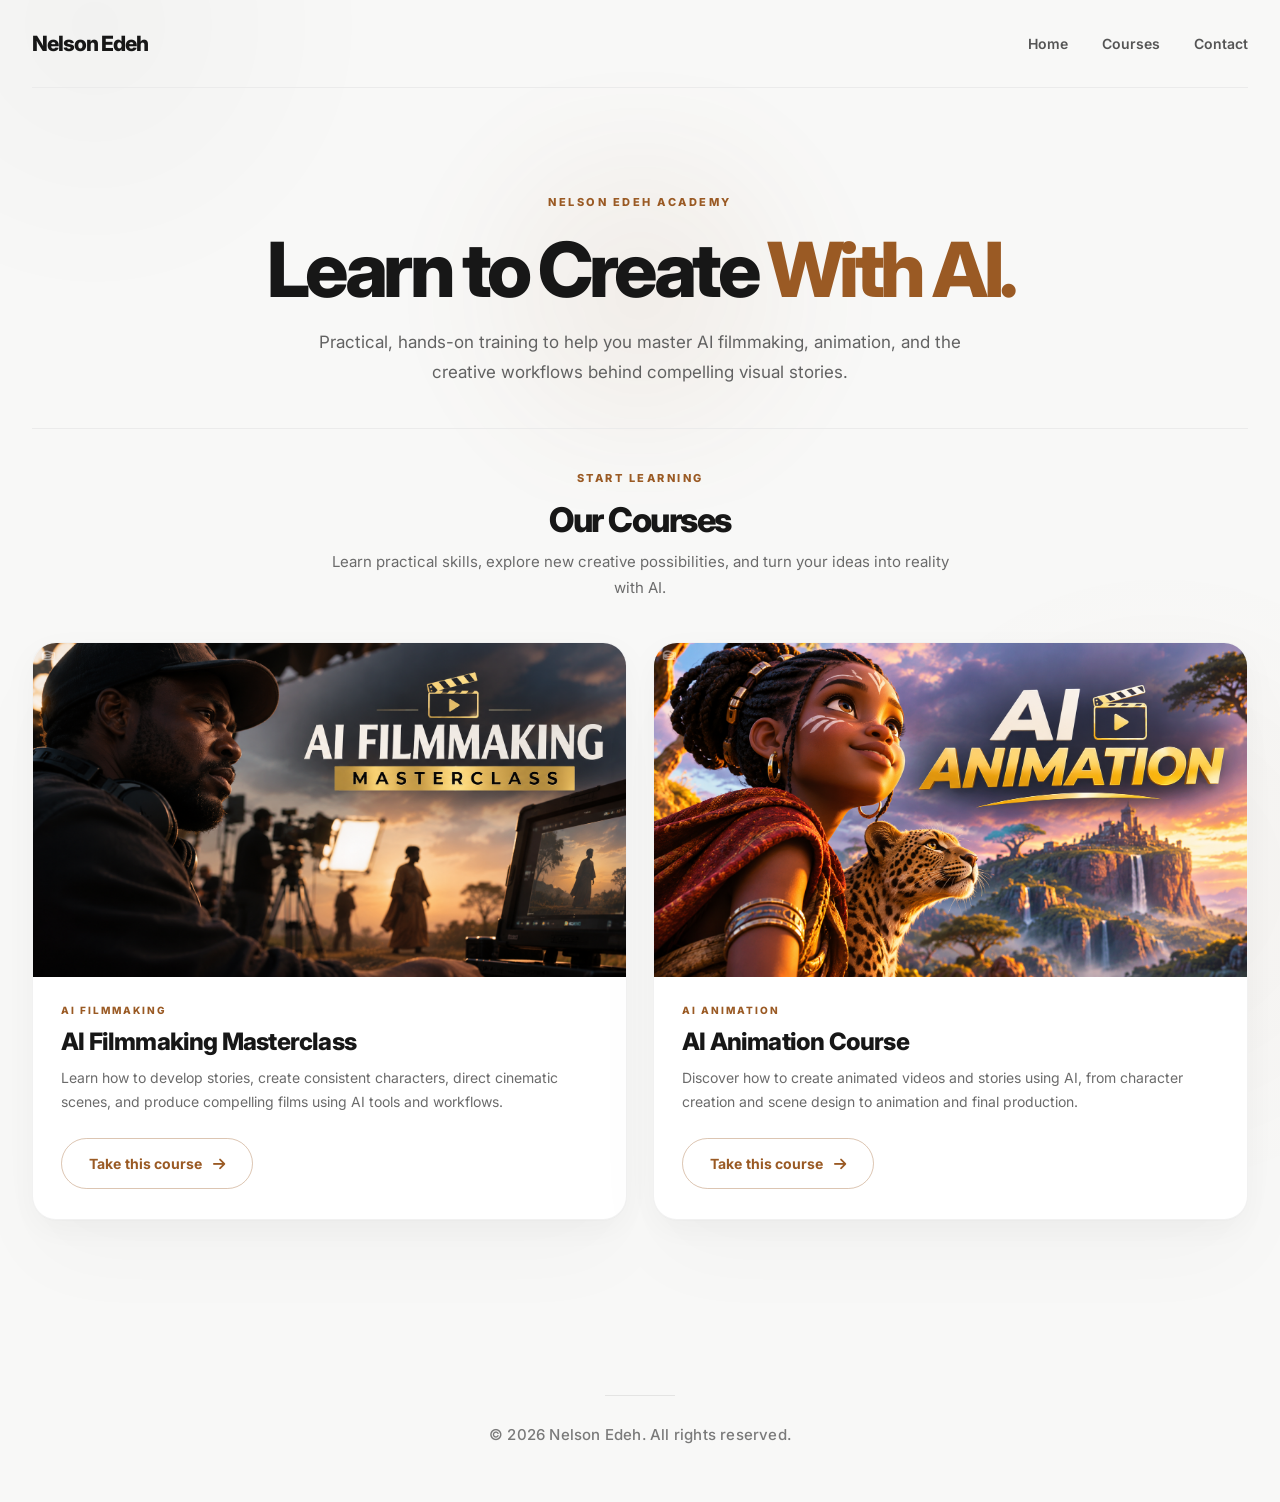
==== academy.html @ 5fee3667 "Update" ====
<!DOCTYPE html>
<html lang="en">
<head>
    <meta charset="UTF-8">
    <meta name="viewport" content="width=device-width, initial-scale=1.0">

    <title>Academy — Nelson Edeh</title>

    <meta name="description" content="Learn AI filmmaking and animation with practical courses from Nelson Edeh.">

    <link rel="preconnect" href="https://fonts.googleapis.com">
    <link rel="preconnect" href="https://fonts.gstatic.com" crossorigin>

    <link href="https://fonts.googleapis.com/css2?family=Inter:wght@300;400;500;600;700;800&display=swap" rel="stylesheet">

    <!-- Font Awesome -->
    <link rel="stylesheet"
          href="https://cdnjs.cloudflare.com/ajax/libs/font-awesome/6.7.2/css/all.min.css">

    <link rel="icon" type="image/svg+xml" href="assets/Nelson-edeh-favicon.png">

    <link rel="stylesheet" href="academy.css">
</head>

<body>

<div class="container">

    <!-- Header -->

    <header class="academy-header">

        <a href="index.html" class="brand">
            Nelson Edeh
        </a>

        <nav class="academy-nav">
            <a href="index.html">Home</a>
            <a href="#courses">Courses</a>
            <a href="mailto:contact@nelsonedeh.com">Contact</a>
        </nav>

    </header>


    <!-- Hero -->

    <section class="academy-hero">

        <span class="hero-label">NELSON EDEH ACADEMY</span>

        <h1>
            Learn to Create
            <span>With AI.</span>
        </h1>

        <p>
            Practical, hands-on training to help you master AI filmmaking,
            animation, and the creative workflows behind compelling visual stories.
        </p>

        <!-- <a href="#courses" class="btn btn-primary">
            Explore Courses
            <i class="fa-solid fa-arrow-down"></i>
        </a> -->

    </section>


    <!-- Courses -->

    <section class="courses" id="courses">

        <div class="section-heading">

            <span class="section-label">START LEARNING</span>

            <h2>Our Courses</h2>

            <p>
                Learn practical skills, explore new creative possibilities,
                and turn your ideas into reality with AI.
            </p>

        </div>


        <div class="course-grid">


            <!-- AI Filmmaking Masterclass -->

            <article class="course-card">

                <div class="course-thumbnail">

                    <img
                        src="assets/ai-filmmaking-masterclass.png"
                        alt="AI Filmmaking Masterclass"
                    >

                </div>

                <div class="course-content">

                    <span class="course-category">AI FILMMAKING</span>

                    <h3>AI Filmmaking Masterclass</h3>

                    <p>
                        Learn how to develop stories, create consistent characters,
                        direct cinematic scenes, and produce compelling films
                        using AI tools and workflows.
                    </p>

                   <a href="ai-filmmaking-course.html" class="btn btn-course">
                    Take this course
                    <i class="fa-solid fa-arrow-right"></i>
                </a>

                </div>

            </article>



            <!-- AI Animation Course -->

            <article class="course-card">

                <div class="course-thumbnail">

                    <img
                        src="assets/ai-animation-course.png"
                        alt="AI Animation Course"
                    >

                </div>

                <div class="course-content">

                    <span class="course-category">AI ANIMATION</span>

                    <h3>AI Animation Course</h3>

                    <p>
                        Discover how to create animated videos and stories
                        using AI, from character creation and scene design
                        to animation and final production.
                    </p>

                    <a href="#" class="btn btn-course">
                        Take this course
                        <i class="fa-solid fa-arrow-right"></i>
                    </a>

                </div>

            </article>


        </div>

    </section>


    <!-- Footer -->

    <footer>
        <p>
            © 2026 Nelson Edeh. All rights reserved.
        </p>
    </footer>


</div>

</body>
</html>
---- academy.css ----
/* ======================================
   Nelson Edeh Academy
   Visual system aligned with the main website
====================================== */

:root {
    --accent: #9A5A24;
    --accent-light: #c17a3f;
    --text: #171717;
    --muted: #6B6B6B;
    --border: #EBEBEB;
    --bg: #F8F8F7;
    --white: #FFFFFF;
    --container: 1280px;
}

* {
    margin: 0;
    padding: 0;
    box-sizing: border-box;
}

html {
    scroll-behavior: smooth;
    scroll-padding-top: 30px;
}

body {
    font-family: "Inter", sans-serif;
    color: var(--text);
    line-height: 1.5;
    -webkit-font-smoothing: antialiased;
    background: var(--bg);
    overflow-x: hidden;
}

a {
    color: inherit;
    text-decoration: none;
    transition: .25s ease;
}

img {
    display: block;
    max-width: 100%;
}

.container {
    width: min(var(--container), 95%);
    margin: 0 auto;
    position: relative;
    z-index: 2;
}

/* Ambient background */

body::before {
    content: "";
    position: fixed;
    top: -250px;
    left: -180px;
    width: 550px;
    height: 550px;
    background: radial-gradient(circle, rgba(0, 0, 0, .025), transparent 72%);
    pointer-events: none;
    z-index: 0;
}

body::after {
    content: "";
    position: fixed;
    bottom: -280px;
    right: -180px;
    width: 600px;
    height: 600px;
    background: radial-gradient(circle, rgba(154, 90, 36, .035), transparent 75%);
    pointer-events: none;
    z-index: 0;
}

/* Header / navigation */

.academy-header {
    min-height: 88px;
    display: flex;
    align-items: center;
    justify-content: space-between;
    gap: 24px;
    border-bottom: 1px solid var(--border);
    position: relative;
    z-index: 5;
}

.brand {
    font-size: 21px;
    font-weight: 800;
    letter-spacing: -1px;
    white-space: nowrap;
}

.brand:hover {
    color: var(--accent);
}

.academy-nav {
    display: flex;
    align-items: center;
    gap: 34px;
}

.academy-nav a {
    color: #555;
    font-size: 14px;
    font-weight: 600;
}

.academy-nav a:hover {
    color: var(--accent);
}

/* Hero */

.academy-hero {
    position: relative;
    text-align: center;
    padding: 100px 20px 40px;
    max-width: 900px;
    margin: 0 auto;
}

.academy-hero::before {
    content: "";
    position: absolute;
    width: 480px;
    height: 380px;
    top: 15px;
    left: 50%;
    transform: translateX(-50%);
    background: radial-gradient(circle, rgba(154, 90, 36, .07), transparent 72%);
    filter: blur(30px);
    z-index: -1;
    pointer-events: none;
}

.hero-label,
.section-label {
    display: inline-block;
    color: var(--accent);
    font-size: 11px;
    font-weight: 800;
    letter-spacing: 2.5px;
    text-transform: uppercase;
}

.academy-hero h1 {
    max-width: 800px;
    margin: 20px auto 22px;
    font-size: clamp(48px, 6vw, 76px);
    line-height: .98;
    letter-spacing: -4.5px;
    font-weight: 800;
}

.academy-hero h1 span {
    color: var(--accent);
}

.academy-hero p {
    max-width: 650px;
    margin: 0 auto;
    color: #626262;
    font-size: 17px;
    line-height: 1.75;
}

.btn {
    display: inline-flex;
    align-items: center;
    justify-content: center;
    gap: 10px;
    padding: 14px 27px;
    border: 1px solid transparent;
    border-radius: 50px;
    font-size: 14px;
    font-weight: 700;
    letter-spacing: .1px;
    white-space: nowrap;
    transition: .3s ease;
}

.btn-primary {
    color: var(--white);
    background: linear-gradient(90deg, var(--accent), var(--accent-light));
    box-shadow: 0 8px 22px rgba(154, 90, 36, .22);
}

.btn-primary:hover {
    transform: translateY(-3px);
    box-shadow: 0 14px 30px rgba(154, 90, 36, .3);
}

/* Courses section */

.courses {
    padding: 35px 0 20px;
    border-top: 1px solid var(--border);
}

.section-heading {
    max-width: 650px;
    margin: 0 auto 42px;
    text-align: center;
}

.section-heading h2 {
    margin: 12px 0 10px;
    font-size: 34px;
    line-height: 1.15;
    letter-spacing: -1.5px;
    font-weight: 800;
}

.section-heading p {
    color: var(--muted);
    font-size: 15px;
    line-height: 1.7;
}

.course-grid {
    display: grid;
    grid-template-columns: repeat(2, minmax(0, 1fr));
    gap: 26px;
    align-items: stretch;
}

.course-card {
    min-width: 0;
    overflow: hidden;
    background: var(--white);
    border: 1px solid rgba(0, 0, 0, .055);
    border-radius: 24px;
    box-shadow:
        0 1px 1px rgba(0, 0, 0, .02),
        0 12px 35px rgba(0, 0, 0, .04),
        0 40px 90px rgba(0, 0, 0, .025);
    transition: transform .35s ease, box-shadow .35s ease;
}

.course-card:hover {
    transform: translateY(-7px);
    box-shadow:
        0 4px 12px rgba(0, 0, 0, .035),
        0 20px 45px rgba(0, 0, 0, .07);
}

.course-thumbnail {
    width: 100%;
    aspect-ratio: 16 / 9;
    overflow: hidden;
    background: #EAE7E3;
}

.course-thumbnail img {
    width: 100%;
    height: 100%;
    object-fit: cover;
    transition: transform .5s ease;
}

.course-card:hover .course-thumbnail img {
    transform: scale(1.04);
}

.course-content {
    display: flex;
    flex-direction: column;
    align-items: flex-start;
    padding: 26px 28px 30px;
}

.course-category {
    display: inline-block;
    margin-bottom: 10px;
    color: var(--accent);
    font-size: 10px;
    font-weight: 800;
    letter-spacing: 2px;
}

.course-content h3 {
    margin-bottom: 10px;
    font-size: 24px;
    line-height: 1.2;
    letter-spacing: -.8px;
    font-weight: 800;
}

.course-content p {
    margin-bottom: 24px;
    color: var(--muted);
    font-size: 14px;
    line-height: 1.7;
}

.btn-course {
    margin-top: auto;
    color: var(--accent);
    background: transparent;
    border-color: rgba(154, 90, 36, .35);
}

.btn-course:hover {
    color: var(--white);
    background: var(--accent);
    border-color: var(--accent);
    transform: translateY(-2px);
}

/* Footer — intentionally matches the homepage */

footer {
    position: relative;
    z-index: 2;
    margin-top: 100px;
    padding: 55px 0;
    background: transparent;
    text-align: center;
}

footer::before {
    content: "";
    display: block;
    width: 70px;
    height: 1px;
    margin: 0 auto 28px;
    background: rgba(0, 0, 0, .08);
}

footer p {
    color: #7A7A7A;
    font-size: 15px;
    font-weight: 500;
    letter-spacing: .2px;
}

/* Tablet */

@media (max-width: 900px) {
    .academy-hero {
        padding: 85px 20px 35px;
    }

    .course-grid {
        gap: 20px;
    }

    .course-content {
        padding: 23px 22px 26px;
    }

    .course-content h3 {
        font-size: 21px;
    }
}

/* Mobile */

@media (max-width: 600px) {
    .container {
        width: 92%;
        max-width: 100%;
    }

    .academy-header {
        min-height: 72px;
        gap: 12px;
    }

    .brand {
        font-size: 18px;
        letter-spacing: -.7px;
    }

    .academy-nav {
        gap: 16px;
    }

    .academy-nav a {
        font-size: 12px;
    }

    .academy-hero {
        padding: 76px 4px 30px;
    }

    .academy-hero::before {
        display: none;
    }

    .hero-label,
    .section-label {
        font-size: 9px;
        letter-spacing: 2px;
    }

    .academy-hero h1 {
        margin: 17px auto 17px;
        font-size: clamp(42px, 11vw, 56px);
        line-height: .98;
        letter-spacing: -2.8px;
    }

    .academy-hero p {
        max-width: 390px;
        margin-bottom: 0;
        font-size: 14px;
        line-height: 1.7;
    }

    .btn {
        padding: 12px 22px;
        font-size: 13px;
    }

    .courses {
        padding: 30px 0 10px;
    }

    .section-heading {
        margin-bottom: 28px;
        padding: 0 4px;
    }

    .section-heading h2 {
        margin: 10px 0 8px;
        font-size: 29px;
        letter-spacing: -1px;
    }

    .section-heading p {
        font-size: 14px;
        line-height: 1.6;
    }

    .course-grid {
        grid-template-columns: 1fr;
        gap: 20px;
    }

    .course-card {
        border-radius: 18px;
    }

    .course-content {
        padding: 20px 19px 22px;
    }

    .course-content h3 {
        font-size: 21px;
        letter-spacing: -.5px;
    }

    .course-content p {
        margin-bottom: 20px;
        font-size: 13px;
        line-height: 1.6;
    }

    footer {
        margin-top: 40px;
        padding: 30px 0;
    }

    footer p {
        font-size: 14px;
    }

    body::before,
    body::after {
        display: none;
    }
}

/* Reduced motion accessibility */

@media (prefers-reduced-motion: reduce) {
    *,
    *::before,
    *::after {
        scroll-behavior: auto !important;
        transition-duration: .01ms !important;
        animation-duration: .01ms !important;
        animation-iteration-count: 1 !important;
    }
}
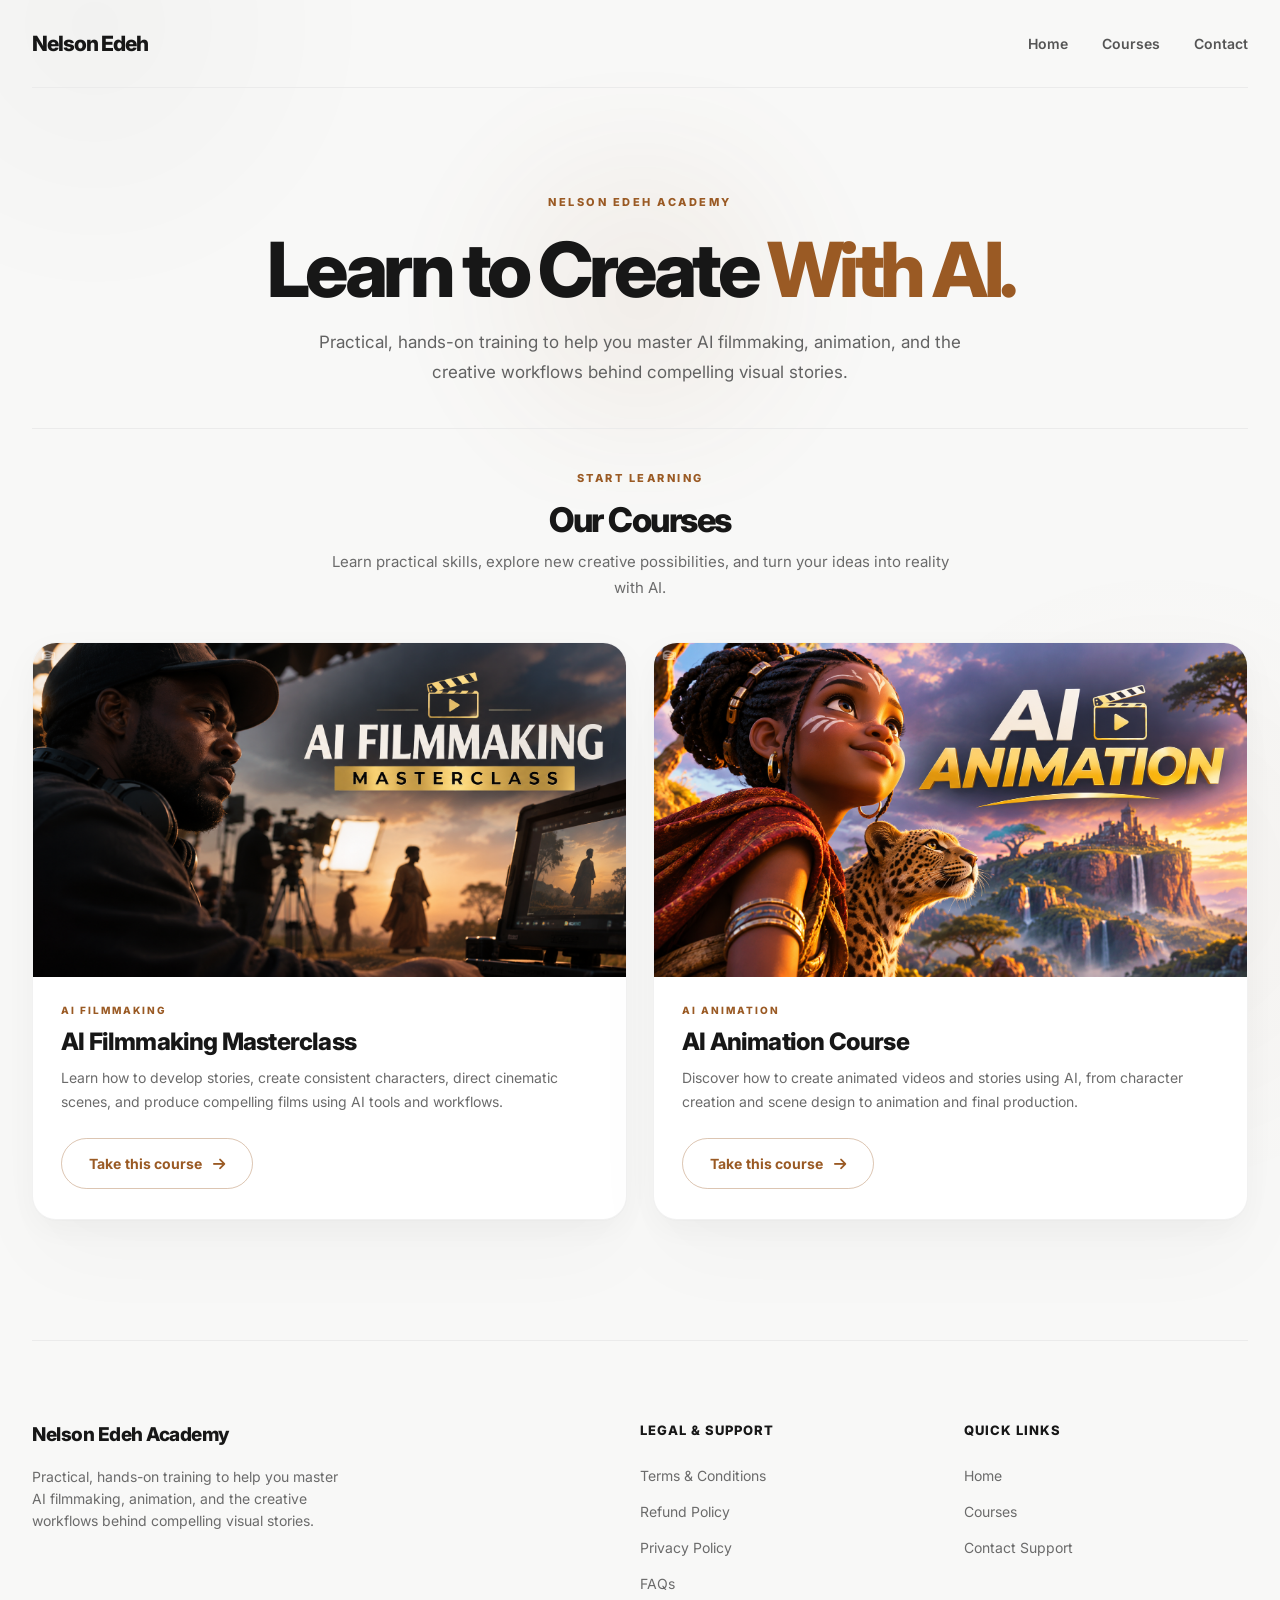
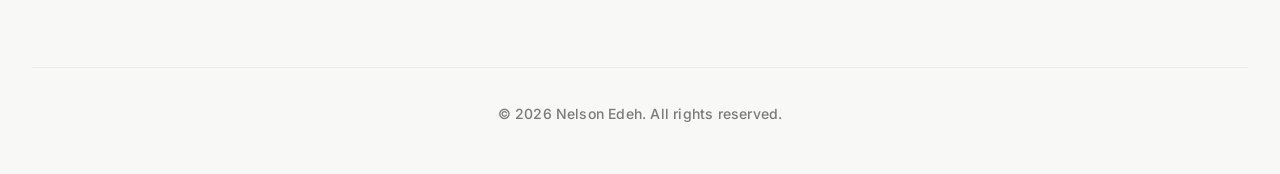
==== commit ddf78483: "Terms of service added" ====
--- a/academy.html
+++ b/academy.html
@@ -150,7 +150,7 @@
                         to animation and final production.
                     </p>
 
-                    <a href="#" class="btn btn-course">
+                    <a href="ai-animation-course.html" class="btn btn-course">
                         Take this course
                         <i class="fa-solid fa-arrow-right"></i>
                     </a>
@@ -168,9 +168,32 @@
     <!-- Footer -->
 
     <footer>
-        <p>
-            © 2026 Nelson Edeh. All rights reserved.
-        </p>
+        <div class="footer-grid">
+            <div class="footer-brand">
+                <h4>Nelson Edeh Academy</h4>
+                <p>Practical, hands-on training to help you master AI filmmaking, animation, and the creative workflows behind compelling visual stories.</p>
+            </div>
+            <div class="footer-links">
+                <h5>Legal & Support</h5>
+                <ul>
+                    <li><a href="terms.html">Terms & Conditions</a></li>
+                    <li><a href="refund-policy.html">Refund Policy</a></li>
+                    <li><a href="privacy-policy.html">Privacy Policy</a></li>
+                    <li><a href="faq.html">FAQs</a></li>
+                </ul>
+            </div>
+            <div class="footer-links">
+                <h5>Quick Links</h5>
+                <ul>
+                    <li><a href="index.html">Home</a></li>
+                    <li><a href="#courses">Courses</a></li>
+                    <li><a href="mailto:academy@nelsonedeh.com">Contact Support</a></li>
+                </ul>
+            </div>
+        </div>
+        <div class="footer-bottom">
+            <p>© 2026 Nelson Edeh. All rights reserved.</p>
+        </div>
     </footer>
 
 
--- a/academy.css
+++ b/academy.css
@@ -322,23 +322,68 @@
     position: relative;
     z-index: 2;
     margin-top: 100px;
-    padding: 55px 0;
+    padding: 80px 0 50px;
     background: transparent;
+    border-top: 1px solid var(--border);
+}
+
+.footer-grid {
+    display: grid;
+    grid-template-columns: 2fr 1fr 1fr;
+    gap: 40px;
+    text-align: left;
+    margin-bottom: 60px;
+}
+
+.footer-brand h4 {
+    font-size: 19px;
+    font-weight: 800;
+    letter-spacing: -0.5px;
+    margin-bottom: 16px;
+}
+
+.footer-brand p {
+    font-size: 14px;
+    color: var(--muted);
+    line-height: 1.6;
+    max-width: 320px;
+}
+
+.footer-links h5 {
+    font-size: 13px;
+    font-weight: 800;
+    text-transform: uppercase;
+    letter-spacing: 1px;
+    margin-bottom: 22px;
+    color: var(--text);
+}
+
+.footer-links ul {
+    list-style: none;
+}
+
+.footer-links li {
+    margin-bottom: 12px;
+}
+
+.footer-links a {
+    font-size: 14px;
+    color: var(--muted);
+}
+
+.footer-links a:hover {
+    color: var(--accent);
+}
+
+.footer-bottom {
+    padding-top: 35px;
+    border-top: 1px solid rgba(0,0,0,0.05);
     text-align: center;
 }
 
-footer::before {
-    content: "";
-    display: block;
-    width: 70px;
-    height: 1px;
-    margin: 0 auto 28px;
-    background: rgba(0, 0, 0, .08);
-}
-
-footer p {
+.footer-bottom p {
     color: #7A7A7A;
-    font-size: 15px;
+    font-size: 14px;
     font-weight: 500;
     letter-spacing: .2px;
 }
@@ -346,6 +391,14 @@
 /* Tablet */
 
 @media (max-width: 900px) {
+    .footer-grid {
+        grid-template-columns: 1.5fr 1fr;
+    }
+
+    .footer-brand {
+        grid-column: span 2;
+        margin-bottom: 10px;
+    }
     .academy-hero {
         padding: 85px 20px 35px;
     }
